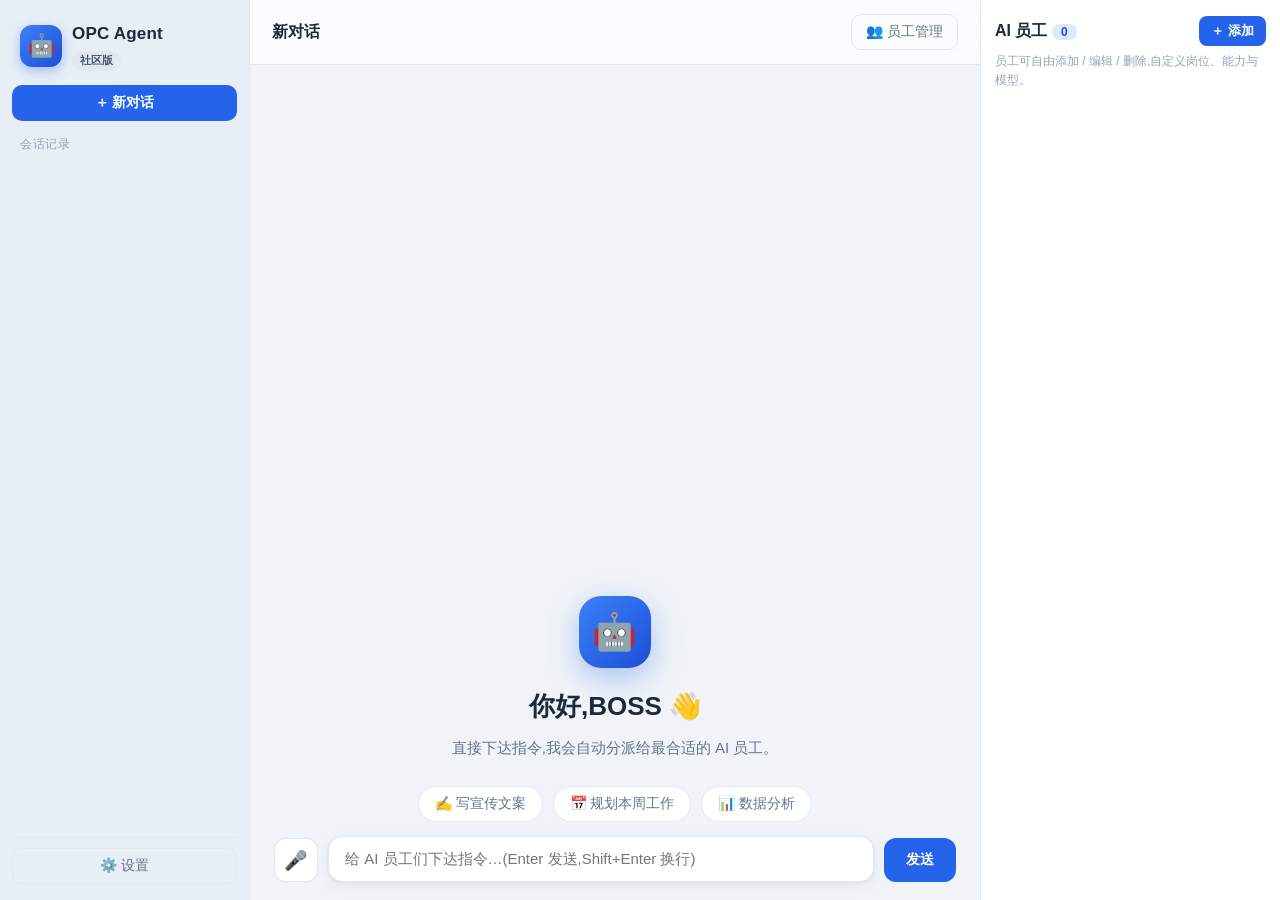
==== frontend/index.html @ 22aee072 "OPC Agent v0.1.0 社区版:多AI员工协调工作台(Rust + Tauri + SQLite, MIT 开源)" ====
<!DOCTYPE html>
<html lang="zh-CN">
<head>
  <meta charset="UTF-8">
  <meta name="viewport" content="width=device-width, initial-scale=1.0">
  <title>OPC Agent · 多 AI 员工协同</title>
  <link rel="stylesheet" href="styles.css">
</head>
<body>
  <div id="app">

    <!-- 左侧边栏 -->
    <aside id="sidebar">
      <div class="brand">
        <div class="brand-logo">🤖</div>
        <div class="brand-text">
          <div class="brand-name" id="brandName">OPC Agent</div>
          <div class="brand-edition badge-community" id="editionBadge">社区版</div>
        </div>
      </div>
      <button id="btnNewChat" class="btn-primary btn-block">＋ 新对话</button>
      <div class="sidebar-label">会话记录</div>
      <div id="convList" class="conv-list"></div>
      <div class="sidebar-footer">
        <button id="btnSettings" class="btn-ghost btn-block">⚙️ 设置</button>
      </div>
    </aside>

    <!-- 主聊天区 -->
    <main id="chat">
      <header class="chat-header">
        <div class="chat-title" id="chatTitle">新对话</div>
        <div class="chat-header-actions">
          <button id="btnToggleTeam" class="btn-ghost">👥 员工管理</button>
        </div>
      </header>

      <div class="chat-scroll" id="chatScroll">
        <div id="messages" class="messages"></div>
        <div class="welcome" id="welcome">
          <div class="welcome-icon">🤖</div>
          <div class="welcome-title">你好,BOSS 👋</div>
          <div class="welcome-sub">直接下达指令,我会自动分派给最合适的 AI 员工。</div>
          <div class="welcome-chips" id="welcomeChips">
            <button class="chip" data-t="帮我写一段新产品发布会的宣传文案">✍️ 写宣传文案</button>
            <button class="chip" data-t="帮我规划一下本周的工作安排">📅 规划本周工作</button>
            <button class="chip" data-t="分析一下我这份数据该怎么解读">📊 数据分析</button>
          </div>
        </div>
      </div>

      <footer class="input-bar">
        <button id="btnMic" class="mic-btn" title="语音输入">🎤</button>
        <textarea id="inputText" rows="1" placeholder="给 AI 员工们下达指令…(Enter 发送,Shift+Enter 换行)"></textarea>
        <button id="btnSend" class="btn-primary send-btn">发送</button>
      </footer>
    </main>

    <!-- 右侧员工面板 -->
    <aside id="team">
      <div class="team-header">
        <div class="team-title">AI 员工 <span id="teamCount" class="count-badge">0</span></div>
        <div class="team-actions">
          <button id="btnAddEmployee" class="btn-primary btn-sm">＋ 添加</button>
        </div>
      </div>
      <div class="team-tip">员工可自由添加 / 编辑 / 删除,自定义岗位、能力与模型。</div>
      <div id="employeeList" class="employee-list"></div>
    </aside>
  </div>

  <!-- 员工编辑弹窗 -->
  <div id="modalEmployee" class="modal hidden">
    <div class="modal-box modal-wide">
      <div class="modal-header">
        <div class="modal-title" id="empModalTitle">添加 AI 员工</div>
        <button class="modal-close" data-close="modalEmployee">✕</button>
      </div>
      <div class="modal-body">
        <div class="form-grid">
          <label class="field">
            <span class="field-label">姓名 <i>*</i></span>
            <input id="f_name" type="text" placeholder="如:小码">
          </label>
          <label class="field">
            <span class="field-label">岗位 / 角色 <i>*</i></span>
            <input id="f_role" type="text" placeholder="如:前端工程师">
          </label>
          <label class="field">
            <span class="field-label">头像表情</span>
            <input id="f_emoji" type="text" maxlength="4" placeholder="如:💻">
          </label>
          <label class="field">
            <span class="field-label">头像颜色</span>
            <div class="color-swatches" id="f_color"></div>
          </label>
          <label class="field field-full">
            <span class="field-label">擅长领域(逗号分隔)</span>
            <input id="f_capabilities" type="text" placeholder="如:代码, 网页, 调试">
          </label>
          <label class="field field-full">
            <span class="field-label">系统提示词(员工人设与工作准则)</span>
            <textarea id="f_system_prompt" rows="4" placeholder="你是公司的资深前端工程师,擅长 React 与界面设计……"></textarea>
          </label>
          <label class="field">
            <span class="field-label">API 地址 <i>*</i></span>
            <input id="f_base_url" type="text" placeholder="https://api.deepseek.com">
          </label>
          <label class="field">
            <span class="field-label">模型名称 <i>*</i></span>
            <input id="f_model" type="text" placeholder="deepseek-chat">
          </label>
          <label class="field">
            <span class="field-label">API Key</span>
            <input id="f_api_key" type="password" placeholder="sk-…">
          </label>
          <label class="field">
            <span class="field-label">温度 <span id="f_temp_val">0.7</span></span>
            <input id="f_temperature" type="range" min="0" max="2" step="0.1" value="0.7">
          </label>
          <label class="field field-full checkbox-field">
            <input id="f_enabled" type="checkbox" checked>
            <span>启用该员工(停用后不会被调度)</span>
          </label>
        </div>
      </div>
      <div class="modal-footer">
        <button class="btn-ghost" data-close="modalEmployee">取消</button>
        <button id="btnSaveEmployee" class="btn-primary">保存</button>
      </div>
    </div>
  </div>

  <!-- 设置弹窗 -->
  <div id="modalSettings" class="modal hidden">
    <div class="modal-box modal-wide">
      <div class="modal-header">
        <div class="modal-title">设置</div>
        <button class="modal-close" data-close="modalSettings">✕</button>
      </div>
      <div class="modal-body">
        <div class="settings-section">
          <div class="settings-title">🧠 调度中枢(负责把任务分派给合适员工)</div>
          <div class="form-grid">
            <label class="field">
              <span class="field-label">API 地址</span>
              <input id="s_base_url" type="text">
            </label>
            <label class="field">
              <span class="field-label">API Key</span>
              <input id="s_api_key" type="password">
            </label>
            <label class="field">
              <span class="field-label">模型</span>
              <input id="s_model" type="text">
            </label>
            <label class="field">
              <span class="field-label">温度 <span id="s_temp_val">0.3</span></span>
              <input id="s_temperature" type="range" min="0" max="2" step="0.1" value="0.3">
            </label>
          </div>
        </div>
        <div class="settings-section">
          <div class="settings-title">🔊 语音</div>
          <label class="field checkbox-field">
            <input id="s_tts" type="checkbox" checked>
            <span>员工回复完成后语音播报(TTS)</span>
          </label>
          <div class="settings-row">
            <span class="field-label" id="sttLabel">语音识别</span>
            <button id="btnTestVoice" class="btn-ghost btn-sm">试听</button>
          </div>
          <div id="sttSection" class="stt-section">
            <div class="stt-info" id="sttInfo">检测中…</div>
            <div class="stt-download hidden" id="sttDownload">
              <button id="btnDownloadModel" class="btn-primary btn-sm">下载离线语音模型(约 42MB)</button>
              <div class="progress hidden" id="sttProgress">
                <div class="progress-bar" id="sttProgressBar"></div>
                <span class="progress-text" id="sttProgressText">0%</span>
              </div>
            </div>
          </div>
        </div>
      </div>
      <div class="modal-footer">
        <button class="btn-ghost" data-close="modalSettings">取消</button>
        <button id="btnSaveSettings" class="btn-primary">保存设置</button>
      </div>
    </div>
  </div>

  <!-- 确认弹窗 -->
  <div id="modalConfirm" class="modal hidden">
    <div class="modal-box modal-sm">
      <div class="modal-header">
        <div class="modal-title" id="confirmTitle">确认</div>
      </div>
      <div class="modal-body" id="confirmText"></div>
      <div class="modal-footer">
        <button class="btn-ghost" data-close="modalConfirm">取消</button>
        <button id="btnConfirmOk" class="btn-danger">确定</button>
      </div>
    </div>
  </div>

  <div id="toast" class="toast hidden"></div>
  <script src="app.js"></script>
</body>
</html>
---- frontend/styles.css ----
/* ===== OPC Agent · 明亮简洁主题 ===== */
:root {
  --bg: #f0f4f8;
  --card: #ffffff;
  --sidebar-bg: #e8eef6;
  --accent: #2563eb;
  --accent-soft: #dbeafe;
  --accent-deep: #1d4ed8;
  --text: #1e293b;
  --text-2: #64748b;
  --text-3: #94a3b8;
  --border: #e2e8f0;
  --danger: #dc2626;
  --danger-soft: #fee2e2;
  --success: #16a34a;
  --radius: 12px;
  --radius-lg: 16px;
  --shadow: 0 1px 3px rgba(15, 23, 42, .06), 0 4px 16px rgba(15, 23, 42, .05);
  --shadow-lg: 0 8px 40px rgba(15, 23, 42, .14);
  --font: -apple-system, BlinkMacSystemFont, "PingFang SC", "Segoe UI",
    "Microsoft YaHei", "Noto Sans CJK SC", sans-serif;
  --mono: "SF Mono", "JetBrains Mono", Consolas, "Courier New", monospace;
}

* { box-sizing: border-box; margin: 0; padding: 0; }

html, body { height: 100%; }

body {
  font-family: var(--font);
  background: var(--bg);
  color: var(--text);
  font-size: 15px;
  line-height: 1.6;
  overflow: hidden;
  -webkit-font-smoothing: antialiased;
}

#app {
  display: flex;
  height: 100vh;
  width: 100vw;
}

/* ===== 侧边栏 ===== */
#sidebar {
  width: 250px;
  min-width: 250px;
  background: var(--sidebar-bg);
  border-right: 1px solid var(--border);
  display: flex;
  flex-direction: column;
  padding: 16px 12px;
}

.brand {
  display: flex;
  align-items: center;
  gap: 10px;
  padding: 4px 8px 14px;
}

.brand-logo {
  width: 42px;
  height: 42px;
  border-radius: 12px;
  background: linear-gradient(135deg, #3b82f6, #1d4ed8);
  display: flex;
  align-items: center;
  justify-content: center;
  font-size: 22px;
  box-shadow: 0 4px 12px rgba(37, 99, 235, .35);
}

.brand-name { font-size: 17px; font-weight: 700; letter-spacing: .2px; }

.brand-edition {
  display: inline-block;
  font-size: 11px;
  font-weight: 600;
  padding: 1px 8px;
  border-radius: 99px;
  margin-top: 2px;
  width: fit-content;
}

.badge-community { background: #e2e8f0; color: #475569; }

.sidebar-label {
  font-size: 12px;
  color: var(--text-3);
  margin: 14px 8px 6px;
  letter-spacing: .5px;
}

.conv-list { flex: 1; overflow-y: auto; }

.conv-item {
  display: flex;
  align-items: center;
  justify-content: space-between;
  gap: 8px;
  padding: 9px 10px;
  border-radius: 10px;
  cursor: pointer;
  margin-bottom: 2px;
  transition: background .15s;
}

.conv-item:hover { background: rgba(37, 99, 235, .08); }

.conv-item.active { background: var(--accent); color: #fff; }

.conv-item .conv-title {
  flex: 1;
  font-size: 14px;
  white-space: nowrap;
  overflow: hidden;
  text-overflow: ellipsis;
}

.conv-item .conv-del {
  opacity: 0;
  border: none;
  background: none;
  color: inherit;
  font-size: 13px;
  cursor: pointer;
  padding: 2px 4px;
  border-radius: 6px;
}

.conv-item:hover .conv-del { opacity: .7; }
.conv-item .conv-del:hover { opacity: 1; background: rgba(0, 0, 0, .12); }

.sidebar-footer { padding-top: 10px; border-top: 1px solid var(--border); }

/* ===== 按钮 ===== */
.btn-primary {
  background: var(--accent);
  color: #fff;
  border: none;
  border-radius: 10px;
  padding: 9px 16px;
  font-size: 14px;
  font-weight: 600;
  cursor: pointer;
  transition: background .15s, transform .05s, box-shadow .15s;
  font-family: var(--font);
}

.btn-primary:hover { background: var(--accent-deep); box-shadow: 0 4px 12px rgba(37, 99, 235, .3); }
.btn-primary:active { transform: scale(.98); }
.btn-primary:disabled { background: var(--text-3); cursor: not-allowed; box-shadow: none; }

.btn-block { width: 100%; }

.btn-sm { padding: 6px 12px; font-size: 13px; border-radius: 8px; }

.btn-ghost {
  background: transparent;
  color: var(--text-2);
  border: 1px solid var(--border);
  border-radius: 10px;
  padding: 8px 14px;
  font-size: 14px;
  cursor: pointer;
  transition: all .15s;
  font-family: var(--font);
}

.btn-ghost:hover { background: #fff; color: var(--accent); border-color: var(--accent); }

.btn-danger {
  background: var(--danger);
  color: #fff;
  border: none;
  border-radius: 10px;
  padding: 9px 18px;
  font-size: 14px;
  font-weight: 600;
  cursor: pointer;
}

.btn-danger:hover { background: #b91c1c; }

/* ===== 主聊天区 ===== */
#chat {
  flex: 1;
  display: flex;
  flex-direction: column;
  min-width: 0;
  background: var(--bg);
}

.chat-header {
  display: flex;
  align-items: center;
  justify-content: space-between;
  padding: 14px 22px;
  background: rgba(255, 255, 255, .75);
  backdrop-filter: blur(8px);
  border-bottom: 1px solid var(--border);
}

.chat-title { font-size: 16px; font-weight: 700; white-space: nowrap; overflow: hidden; text-overflow: ellipsis; }

/* 聊天滚动容器:包裹消息流与欢迎页 */
.chat-scroll {
  flex: 1;
  overflow-y: auto;
  display: flex;
  flex-direction: column;
  scroll-behavior: smooth;
}

.messages {
  flex: 1;
  padding: 24px 0 12px;
}

/* 欢迎页 */
.welcome {
  max-width: 560px;
  margin: 9vh auto 0;
  text-align: center;
  padding: 0 24px;
}

.welcome-icon {
  width: 72px;
  height: 72px;
  margin: 0 auto 18px;
  border-radius: 22px;
  background: linear-gradient(135deg, #3b82f6, #1d4ed8);
  display: flex;
  align-items: center;
  justify-content: center;
  font-size: 36px;
  box-shadow: 0 10px 30px rgba(37, 99, 235, .35);
  animation: float 3.5s ease-in-out infinite;
}

@keyframes float {
  0%, 100% { transform: translateY(0); }
  50% { transform: translateY(-8px); }
}

.welcome-title { font-size: 26px; font-weight: 700; margin-bottom: 8px; }
.welcome-sub { color: var(--text-2); font-size: 15px; margin-bottom: 26px; }

.welcome-chips { display: flex; gap: 10px; justify-content: center; flex-wrap: wrap; }

.chip {
  background: #fff;
  border: 1px solid var(--border);
  border-radius: 99px;
  padding: 8px 16px;
  font-size: 14px;
  color: var(--text-2);
  cursor: pointer;
  transition: all .15s;
  font-family: var(--font);
}

.chip:hover { border-color: var(--accent); color: var(--accent); background: var(--accent-soft); }

/* 消息 */
.msg-row { display: flex; margin-bottom: 18px; padding: 0 24px; }

.msg-row.boss { justify-content: flex-end; }

.msg-row.employee { justify-content: flex-start; }

.msg-avatar {
  width: 36px;
  height: 36px;
  border-radius: 10px;
  display: flex;
  align-items: center;
  justify-content: center;
  font-size: 19px;
  flex-shrink: 0;
  margin-right: 10px;
  box-shadow: var(--shadow);
}

.msg-body { max-width: 68%; min-width: 0; }

.msg-meta {
  display: flex;
  align-items: center;
  gap: 8px;
  margin-bottom: 5px;
  font-size: 12.5px;
  color: var(--text-3);
}

.msg-meta .msg-name { font-weight: 600; color: var(--text-2); }

.bubble {
  background: var(--card);
  border-radius: 14px;
  padding: 11px 15px;
  box-shadow: var(--shadow);
  font-size: 15px;
  word-break: break-word;
  overflow-wrap: anywhere;
}

.bubble.boss-bubble {
  background: var(--accent);
  color: #fff;
  border-bottom-right-radius: 4px;
}

.bubble.emp-bubble { border-bottom-left-radius: 4px; }

.bubble p { margin: 0 0 8px; }
.bubble p:last-child { margin-bottom: 0; }

.md-h1 { font-size: 19px; font-weight: 700; margin: 10px 0 6px; }
.md-h2 { font-size: 17px; font-weight: 700; margin: 9px 0 5px; }
.md-h3 { font-size: 15.5px; font-weight: 700; margin: 8px 0 4px; }
.md-li { padding-left: 2px; margin: 3px 0; }

.codeblock {
  background: #0f172a;
  color: #e2e8f0;
  border-radius: 10px;
  padding: 12px 14px;
  margin: 8px 0;
  overflow-x: auto;
  font-family: var(--mono);
  font-size: 13px;
  line-height: 1.55;
}

.inline-code {
  background: var(--accent-soft);
  color: var(--accent-deep);
  border-radius: 5px;
  padding: 1px 6px;
  font-family: var(--mono);
  font-size: 13px;
}

.boss-bubble .inline-code { background: rgba(255, 255, 255, .18); color: #fff; }

/* 派单卡片 */
.dispatch-card {
  display: flex;
  align-items: center;
  justify-content: center;
  flex-wrap: wrap;
  gap: 8px;
  max-width: 72%;
  margin: 2px auto 18px;
  background: #fff;
  border: 1px solid var(--border);
  border-left: 4px solid var(--accent);
  border-radius: 12px;
  padding: 10px 16px;
  box-shadow: var(--shadow);
  font-size: 13.5px;
  color: var(--text-2);
}

.dispatch-card .d-icon { font-size: 15px; }

.dispatch-avatars { display: flex; }

.d-avatar {
  width: 26px;
  height: 26px;
  border-radius: 8px;
  display: flex;
  align-items: center;
  justify-content: center;
  font-size: 14px;
  border: 2px solid #fff;
  margin-left: -6px;
}

.d-avatar:first-child { margin-left: 0; }

.d-reason { color: var(--text); }

.thinking-card {
  display: flex;
  align-items: center;
  gap: 10px;
  max-width: 72%;
  margin: 2px auto 18px;
  background: #fff;
  border: 1px solid var(--border);
  border-radius: 12px;
  padding: 10px 18px;
  box-shadow: var(--shadow);
  font-size: 13.5px;
  color: var(--text-2);
}

.thinking-dots span {
  display: inline-block;
  width: 6px;
  height: 6px;
  border-radius: 50%;
  background: var(--accent);
  margin-left: 3px;
  animation: blink 1.2s infinite;
}

.thinking-dots span:nth-child(2) { animation-delay: .2s; }
.thinking-dots span:nth-child(3) { animation-delay: .4s; }

@keyframes blink {
  0%, 80%, 100% { opacity: .25; transform: translateY(0); }
  40% { opacity: 1; transform: translateY(-3px); }
}

/* 系统提示 / 错误 */
.sys-note {
  max-width: 72%;
  margin: 2px auto 18px;
  background: #fffbeb;
  border: 1px solid #fde68a;
  border-radius: 12px;
  padding: 9px 16px;
  font-size: 13.5px;
  color: #92400e;
  text-align: center;
}

.sys-note.error {
  background: var(--danger-soft);
  border-color: #fca5a5;
  color: #991b1b;
}

/* 输入栏 */
.input-bar {
  display: flex;
  align-items: flex-end;
  gap: 10px;
  padding: 14px 24px 18px;
  background: linear-gradient(transparent, var(--bg) 30%);
}

.input-bar textarea {
  flex: 1;
  resize: none;
  border: 1px solid var(--border);
  border-radius: 14px;
  padding: 11px 16px;
  font-size: 15px;
  font-family: var(--font);
  background: #fff;
  color: var(--text);
  outline: none;
  max-height: 140px;
  line-height: 1.5;
  box-shadow: var(--shadow);
  transition: border .15s, box-shadow .15s;
}

.input-bar textarea:focus {
  border-color: var(--accent);
  box-shadow: 0 0 0 3px rgba(37, 99, 235, .15);
}

.mic-btn {
  width: 44px;
  height: 44px;
  border-radius: 12px;
  border: 1px solid var(--border);
  background: #fff;
  font-size: 19px;
  cursor: pointer;
  transition: all .15s;
  flex-shrink: 0;
}

.mic-btn:hover { border-color: var(--accent); }

.mic-btn.recording {
  background: var(--danger);
  border-color: var(--danger);
  animation: pulse 1.2s infinite;
}

.mic-btn.busy { opacity: .5; cursor: wait; }

.mic-btn.disabled { opacity: .4; cursor: not-allowed; }

@keyframes pulse {
  0%, 100% { box-shadow: 0 0 0 0 rgba(220, 38, 38, .45); }
  50% { box-shadow: 0 0 0 10px rgba(220, 38, 38, 0); }
}

.send-btn { height: 44px; padding: 0 22px; border-radius: 12px; flex-shrink: 0; }

/* ===== 右侧员工面板 ===== */
#team {
  width: 300px;
  min-width: 300px;
  background: #fff;
  border-left: 1px solid var(--border);
  display: flex;
  flex-direction: column;
  padding: 16px 14px;
  overflow-y: auto;
}

#team.collapsed { display: none; }

.team-header {
  display: flex;
  align-items: center;
  justify-content: space-between;
  margin-bottom: 6px;
}

.team-title { font-size: 16px; font-weight: 700; }

.count-badge {
  background: var(--accent-soft);
  color: var(--accent-deep);
  border-radius: 99px;
  padding: 1px 9px;
  font-size: 12px;
  font-weight: 700;
}

.team-actions { display: flex; gap: 6px; align-items: center; }

.team-tip { font-size: 12px; color: var(--text-3); margin-bottom: 12px; }

.employee-list { display: flex; flex-direction: column; gap: 10px; }

.emp-card {
  background: var(--card);
  border: 1px solid var(--border);
  border-radius: var(--radius);
  padding: 12px;
  box-shadow: var(--shadow);
  transition: border .15s, box-shadow .15s;
}

.emp-card:hover { border-color: #bfdbfe; box-shadow: 0 4px 20px rgba(37, 99, 235, .1); }

.emp-card.disabled { opacity: .55; }

.emp-head { display: flex; align-items: center; gap: 10px; }

.emp-avatar {
  width: 40px;
  height: 40px;
  border-radius: 12px;
  display: flex;
  align-items: center;
  justify-content: center;
  font-size: 21px;
  flex-shrink: 0;
  color: #fff;
}

.emp-info { flex: 1; min-width: 0; }

.emp-name { font-size: 15px; font-weight: 700; display: flex; align-items: center; gap: 6px; }

.emp-dot { width: 7px; height: 7px; border-radius: 50%; background: var(--success); }
.emp-card.disabled .emp-dot { background: var(--text-3); }

.emp-role { font-size: 12.5px; color: var(--text-2); white-space: nowrap; overflow: hidden; text-overflow: ellipsis; }

.emp-actions { display: flex; gap: 2px; }

.emp-btn {
  border: none;
  background: none;
  font-size: 15px;
  cursor: pointer;
  padding: 4px 6px;
  border-radius: 7px;
  opacity: .45;
  transition: all .15s;
}

.emp-btn:hover { opacity: 1; background: var(--bg); }

.emp-caps { display: flex; flex-wrap: wrap; gap: 5px; margin-top: 10px; }

.cap-chip {
  background: var(--bg);
  color: var(--text-2);
  font-size: 11.5px;
  border-radius: 6px;
  padding: 2px 8px;
}

.emp-model {
  margin-top: 8px;
  font-size: 11.5px;
  color: var(--text-3);
  font-family: var(--mono);
  white-space: nowrap;
  overflow: hidden;
  text-overflow: ellipsis;
}

.emp-empty {
  text-align: center;
  color: var(--text-3);
  padding: 40px 10px;
  font-size: 14px;
}

.emp-empty .big { font-size: 40px; display: block; margin-bottom: 10px; }

/* ===== 弹窗 ===== */
.modal {
  position: fixed;
  inset: 0;
  background: rgba(15, 23, 42, .45);
  backdrop-filter: blur(3px);
  display: flex;
  align-items: center;
  justify-content: center;
  z-index: 100;
  animation: fadeIn .15s ease;
}

@keyframes fadeIn { from { opacity: 0; } to { opacity: 1; } }

.modal.hidden, .hidden { display: none !important; }

.modal-box {
  background: #fff;
  border-radius: var(--radius-lg);
  box-shadow: var(--shadow-lg);
  width: 520px;
  max-width: 92vw;
  max-height: 88vh;
  display: flex;
  flex-direction: column;
  animation: popIn .18s ease;
}

@keyframes popIn {
  from { transform: scale(.96) translateY(8px); opacity: 0; }
  to { transform: scale(1) translateY(0); opacity: 1; }
}

.modal-sm { width: 380px; }
.modal-header {
  display: flex;
  align-items: center;
  justify-content: space-between;
  padding: 16px 20px 12px;
  border-bottom: 1px solid var(--border);
}

.modal-title { font-size: 17px; font-weight: 700; }

.modal-close {
  border: none;
  background: none;
  font-size: 16px;
  color: var(--text-3);
  cursor: pointer;
  padding: 4px 8px;
  border-radius: 8px;
}

.modal-close:hover { background: var(--bg); color: var(--text); }

.modal-body { padding: 16px 20px; overflow-y: auto; }

.modal-footer {
  display: flex;
  justify-content: flex-end;
  gap: 10px;
  padding: 12px 20px 18px;
}

.form-grid {
  display: grid;
  grid-template-columns: 1fr 1fr;
  gap: 12px 14px;
}

.field { display: flex; flex-direction: column; gap: 5px; min-width: 0; }

.field-full { grid-column: 1 / -1; }

.field-label { font-size: 13px; color: var(--text-2); font-weight: 600; }

.field-label i { color: var(--danger); font-style: normal; }

.field input[type="text"],
.field input[type="password"],
.field textarea {
  border: 1px solid var(--border);
  border-radius: 9px;
  padding: 8px 12px;
  font-size: 14px;
  font-family: var(--font);
  outline: none;
  background: #f8fafc;
  transition: border .15s, box-shadow .15s;
  width: 100%;
}

.field input:focus, .field textarea:focus {
  border-color: var(--accent);
  background: #fff;
  box-shadow: 0 0 0 3px rgba(37, 99, 235, .13);
}

.field textarea { resize: vertical; min-height: 70px; }

.checkbox-field {
  flex-direction: row;
  align-items: center;
  gap: 8px;
  font-size: 14px;
  color: var(--text-2);
  cursor: pointer;
}

.checkbox-field input { width: 16px; height: 16px; accent-color: var(--accent); cursor: pointer; }

.color-swatches { display: flex; gap: 7px; flex-wrap: wrap; padding-top: 4px; }

.swatch {
  width: 26px;
  height: 26px;
  border-radius: 8px;
  cursor: pointer;
  border: 2px solid transparent;
  transition: transform .1s;
}

.swatch:hover { transform: scale(1.12); }
.swatch.selected { border-color: #0f172a; box-shadow: 0 0 0 2px #fff inset; }

input[type="range"] { accent-color: var(--accent); width: 100%; }

/* 设置 */
.settings-section { margin-bottom: 20px; }

.settings-title {
  font-size: 14px;
  font-weight: 700;
  color: var(--text);
  margin-bottom: 10px;
  padding-bottom: 6px;
  border-bottom: 1px dashed var(--border);
}

.settings-row {
  display: flex;
  align-items: center;
  gap: 10px;
  margin: 8px 0;
}

.stt-info { font-size: 13px; color: var(--text-2); margin-bottom: 8px; }

.stt-download { margin-top: 6px; }

.progress {
  display: flex;
  align-items: center;
  gap: 10px;
  margin-top: 10px;
}

.progress-bar {
  flex: 1;
  height: 8px;
  border-radius: 99px;
  background: var(--bg);
  overflow: hidden;
  position: relative;
}

.progress-bar::after {
  content: "";
  position: absolute;
  inset: 0;
  background: linear-gradient(90deg, #3b82f6, #2563eb);
  width: 0%;
  border-radius: 99px;
  transition: width .3s;
}

.progress-bar.active::after { width: var(--pct, 0%); }

.progress-text { font-size: 12px; color: var(--text-3); min-width: 42px; }

/* Toast */
.toast {
  position: fixed;
  bottom: 28px;
  left: 50%;
  transform: translateX(-50%);
  background: #0f172a;
  color: #fff;
  padding: 10px 20px;
  border-radius: 99px;
  font-size: 14px;
  box-shadow: var(--shadow-lg);
  z-index: 200;
  max-width: 80vw;
  animation: toastIn .25s ease;
}

@keyframes toastIn {
  from { transform: translateX(-50%) translateY(14px); opacity: 0; }
  to { transform: translateX(-50%) translateY(0); opacity: 1; }
}

/* 滚动条 */
::-webkit-scrollbar { width: 8px; height: 8px; }
::-webkit-scrollbar-thumb { background: #cbd5e1; border-radius: 99px; }
::-webkit-scrollbar-thumb:hover { background: #94a3b8; }
::-webkit-scrollbar-track { background: transparent; }

/* 响应式 */
@media (max-width: 1100px) {
  #team { position: fixed; right: 0; top: 0; bottom: 0; z-index: 90; box-shadow: var(--shadow-lg); }
}
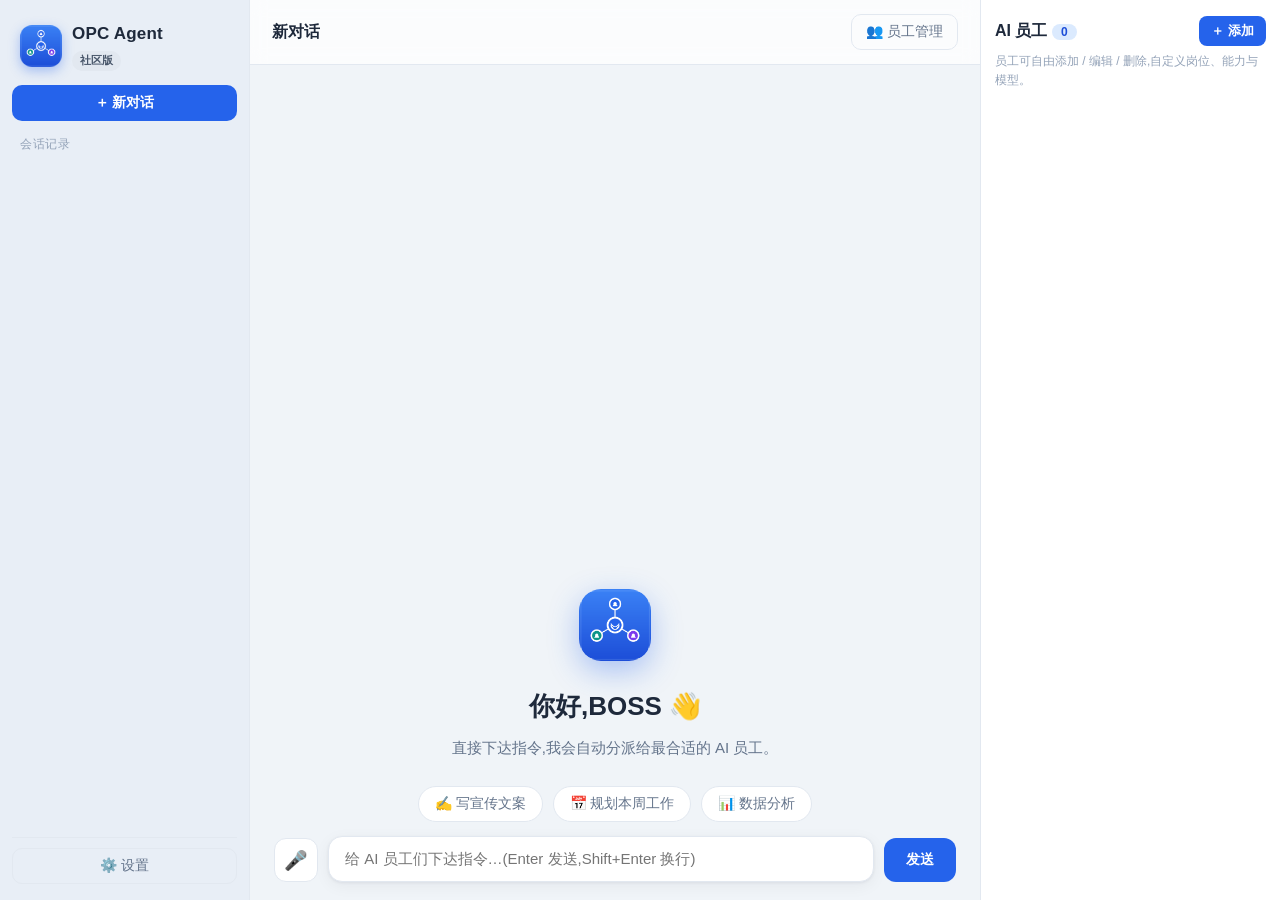
==== commit ac55f0e8: "前端品牌图标:🤖 emoji 替换为程序 logo(蓝色调度网络图标)" ====
--- a/frontend/index.html
+++ b/frontend/index.html
@@ -12,7 +12,7 @@
     <!-- 左侧边栏 -->
     <aside id="sidebar">
       <div class="brand">
-        <div class="brand-logo">🤖</div>
+        <img src="logo.png" class="brand-logo" alt="OPC Agent">
         <div class="brand-text">
           <div class="brand-name" id="brandName">OPC Agent</div>
           <div class="brand-edition badge-community" id="editionBadge">社区版</div>
@@ -38,7 +38,7 @@
       <div class="chat-scroll" id="chatScroll">
         <div id="messages" class="messages"></div>
         <div class="welcome" id="welcome">
-          <div class="welcome-icon">🤖</div>
+          <img src="logo.png" class="welcome-icon" alt="OPC Agent">
           <div class="welcome-title">你好,BOSS 👋</div>
           <div class="welcome-sub">直接下达指令,我会自动分派给最合适的 AI 员工。</div>
           <div class="welcome-chips" id="welcomeChips">
--- a/frontend/styles.css
+++ b/frontend/styles.css
@@ -64,11 +64,7 @@
   width: 42px;
   height: 42px;
   border-radius: 12px;
-  background: linear-gradient(135deg, #3b82f6, #1d4ed8);
-  display: flex;
-  align-items: center;
-  justify-content: center;
-  font-size: 22px;
+  object-fit: cover;
   box-shadow: 0 4px 12px rgba(37, 99, 235, .35);
 }
 
@@ -232,11 +228,7 @@
   height: 72px;
   margin: 0 auto 18px;
   border-radius: 22px;
-  background: linear-gradient(135deg, #3b82f6, #1d4ed8);
-  display: flex;
-  align-items: center;
-  justify-content: center;
-  font-size: 36px;
+  object-fit: cover;
   box-shadow: 0 10px 30px rgba(37, 99, 235, .35);
   animation: float 3.5s ease-in-out infinite;
 }
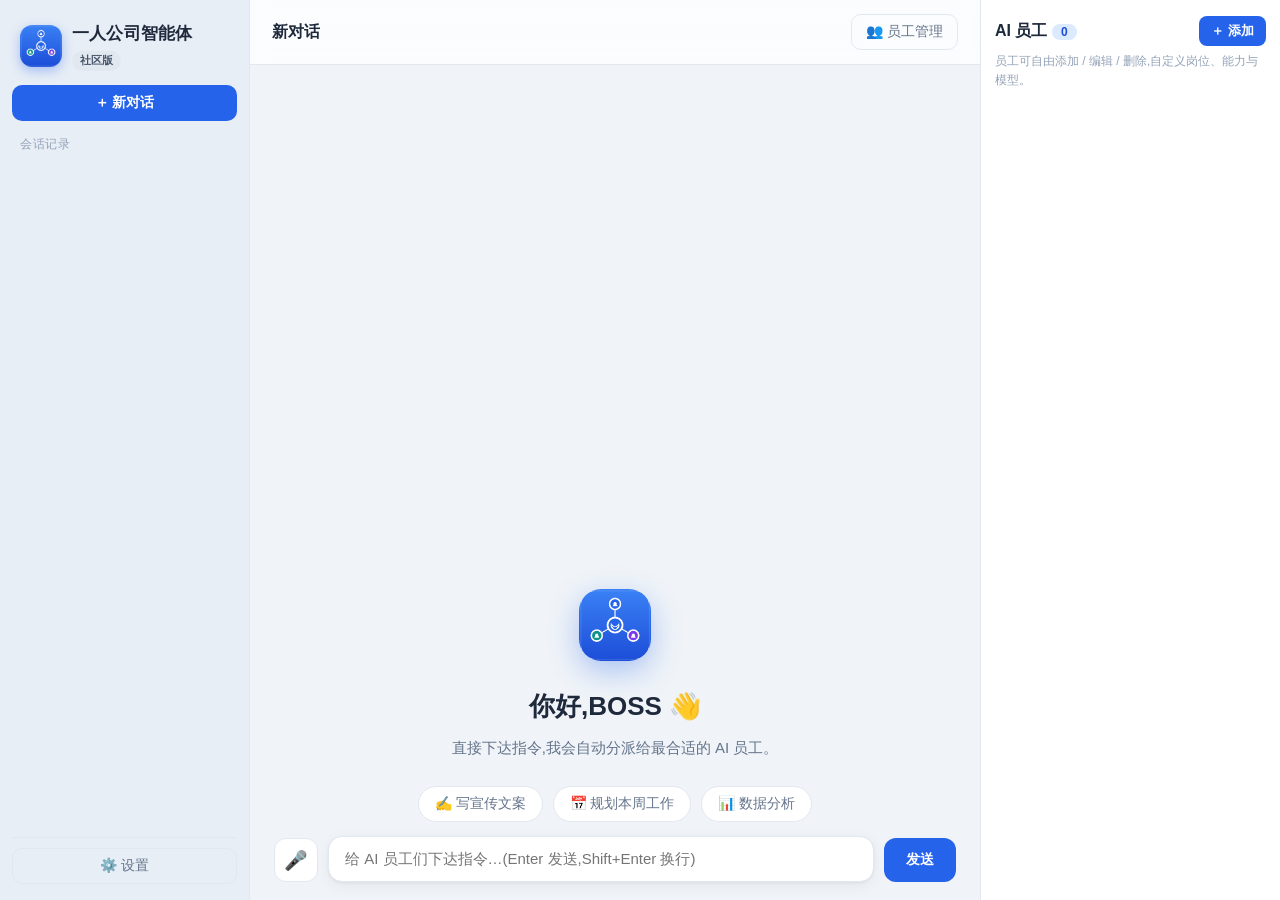
==== commit 37456c86: "品牌中文化:OPC Agent → 一人公司智能体(用户可见文本全量替换,工程标识保留)" ====
--- a/frontend/index.html
+++ b/frontend/index.html
@@ -3,7 +3,7 @@
 <head>
   <meta charset="UTF-8">
   <meta name="viewport" content="width=device-width, initial-scale=1.0">
-  <title>OPC Agent · 多 AI 员工协同</title>
+  <title>一人公司智能体 · 多 AI 员工协同</title>
   <link rel="stylesheet" href="styles.css">
 </head>
 <body>
@@ -12,9 +12,9 @@
     <!-- 左侧边栏 -->
     <aside id="sidebar">
       <div class="brand">
-        <img src="logo.png" class="brand-logo" alt="OPC Agent">
+        <img src="logo.png" class="brand-logo" alt="一人公司智能体">
         <div class="brand-text">
-          <div class="brand-name" id="brandName">OPC Agent</div>
+          <div class="brand-name" id="brandName">一人公司智能体</div>
           <div class="brand-edition badge-community" id="editionBadge">社区版</div>
         </div>
       </div>
@@ -38,7 +38,7 @@
       <div class="chat-scroll" id="chatScroll">
         <div id="messages" class="messages"></div>
         <div class="welcome" id="welcome">
-          <img src="logo.png" class="welcome-icon" alt="OPC Agent">
+          <img src="logo.png" class="welcome-icon" alt="一人公司智能体">
           <div class="welcome-title">你好,BOSS 👋</div>
           <div class="welcome-sub">直接下达指令,我会自动分派给最合适的 AI 员工。</div>
           <div class="welcome-chips" id="welcomeChips">
--- a/frontend/styles.css
+++ b/frontend/styles.css
@@ -1,4 +1,4 @@
-/* ===== OPC Agent · 明亮简洁主题 ===== */
+/* ===== 一人公司智能体 · 明亮简洁主题 ===== */
 :root {
   --bg: #f0f4f8;
   --card: #ffffff;
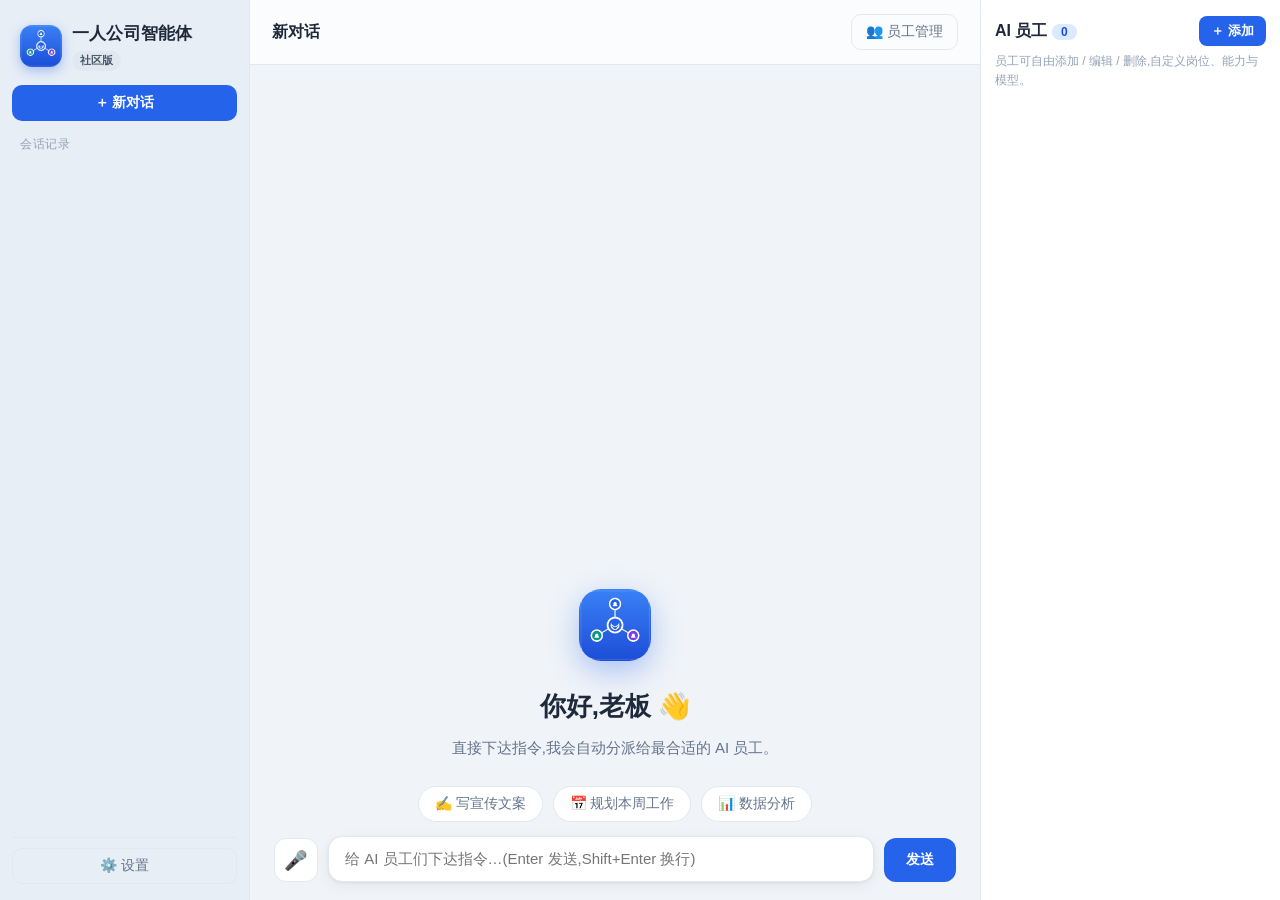
==== commit f9673d7f: "称呼中文化:BOSS → 老板(欢迎语/消息头像/调度提示词/文档)" ====
--- a/frontend/index.html
+++ b/frontend/index.html
@@ -39,7 +39,7 @@
         <div id="messages" class="messages"></div>
         <div class="welcome" id="welcome">
           <img src="logo.png" class="welcome-icon" alt="一人公司智能体">
-          <div class="welcome-title">你好,BOSS 👋</div>
+          <div class="welcome-title">你好,老板 👋</div>
           <div class="welcome-sub">直接下达指令,我会自动分派给最合适的 AI 员工。</div>
           <div class="welcome-chips" id="welcomeChips">
             <button class="chip" data-t="帮我写一段新产品发布会的宣传文案">✍️ 写宣传文案</button>
